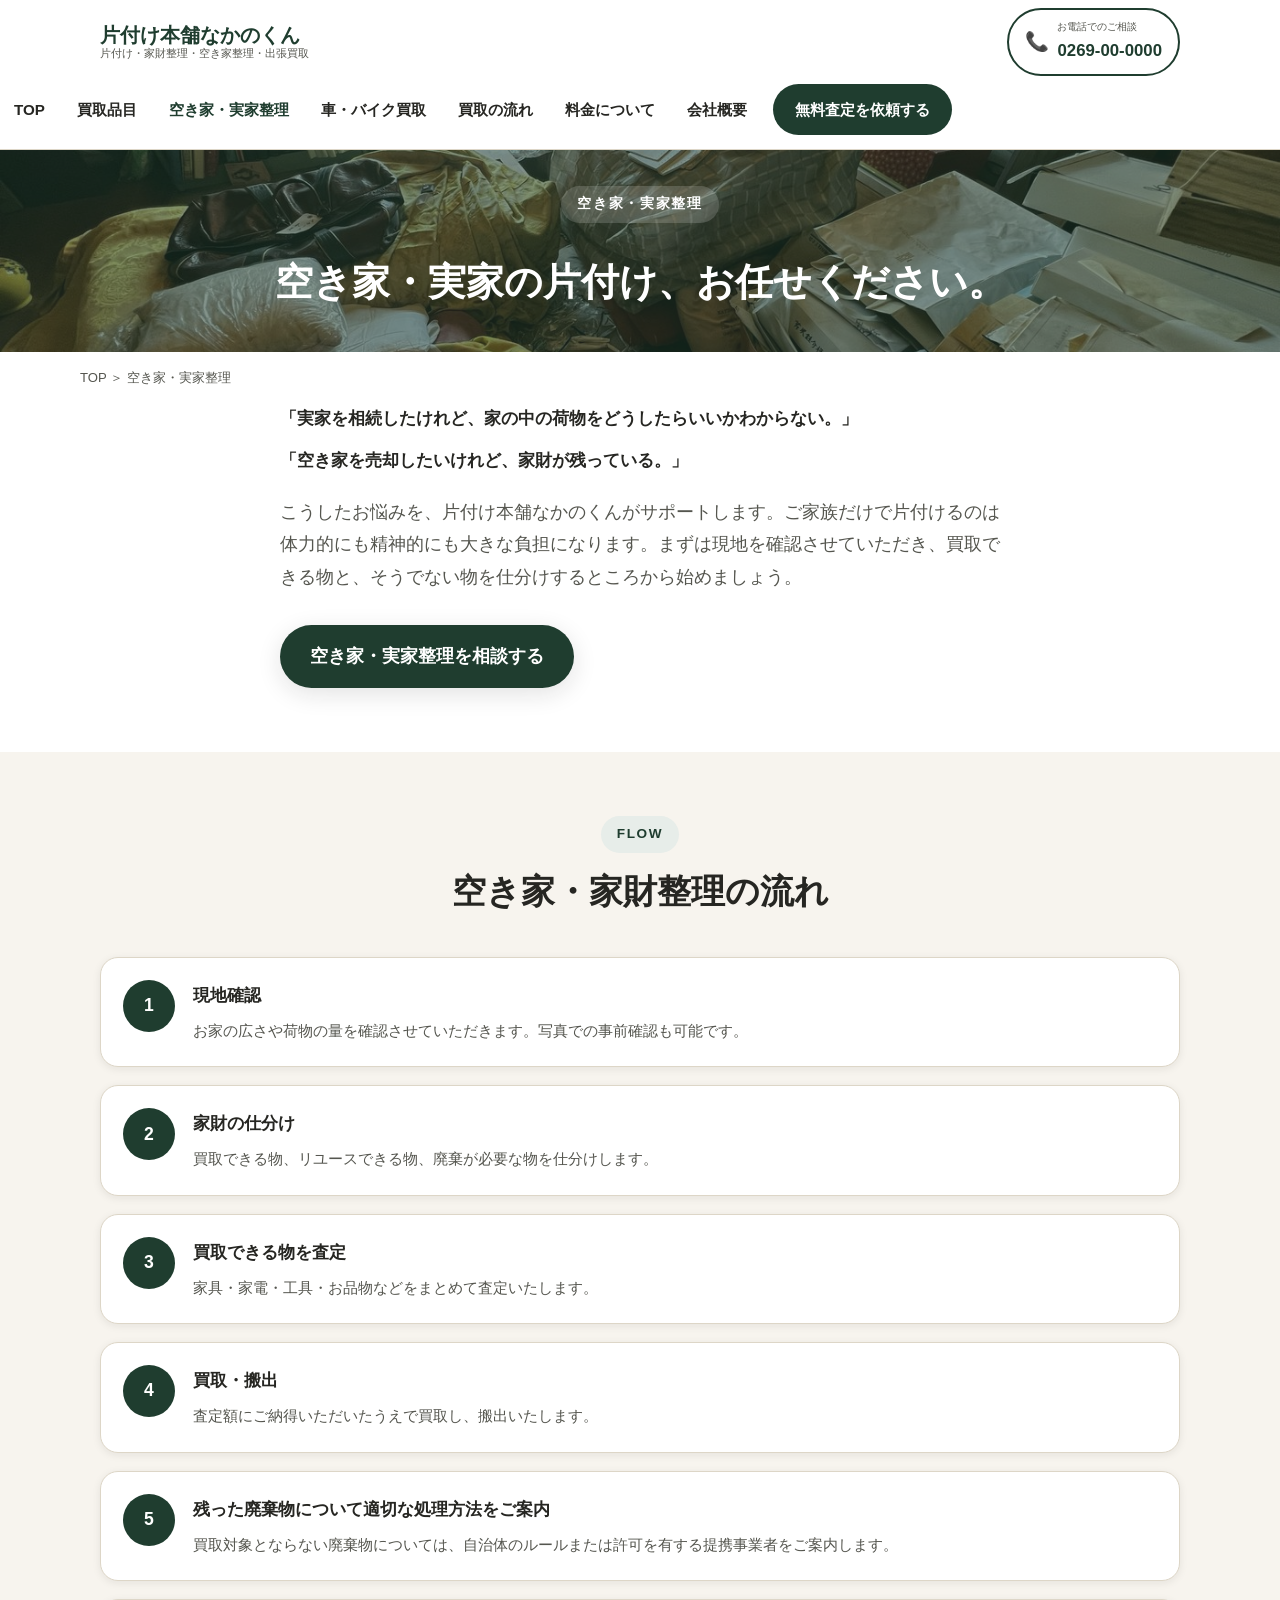
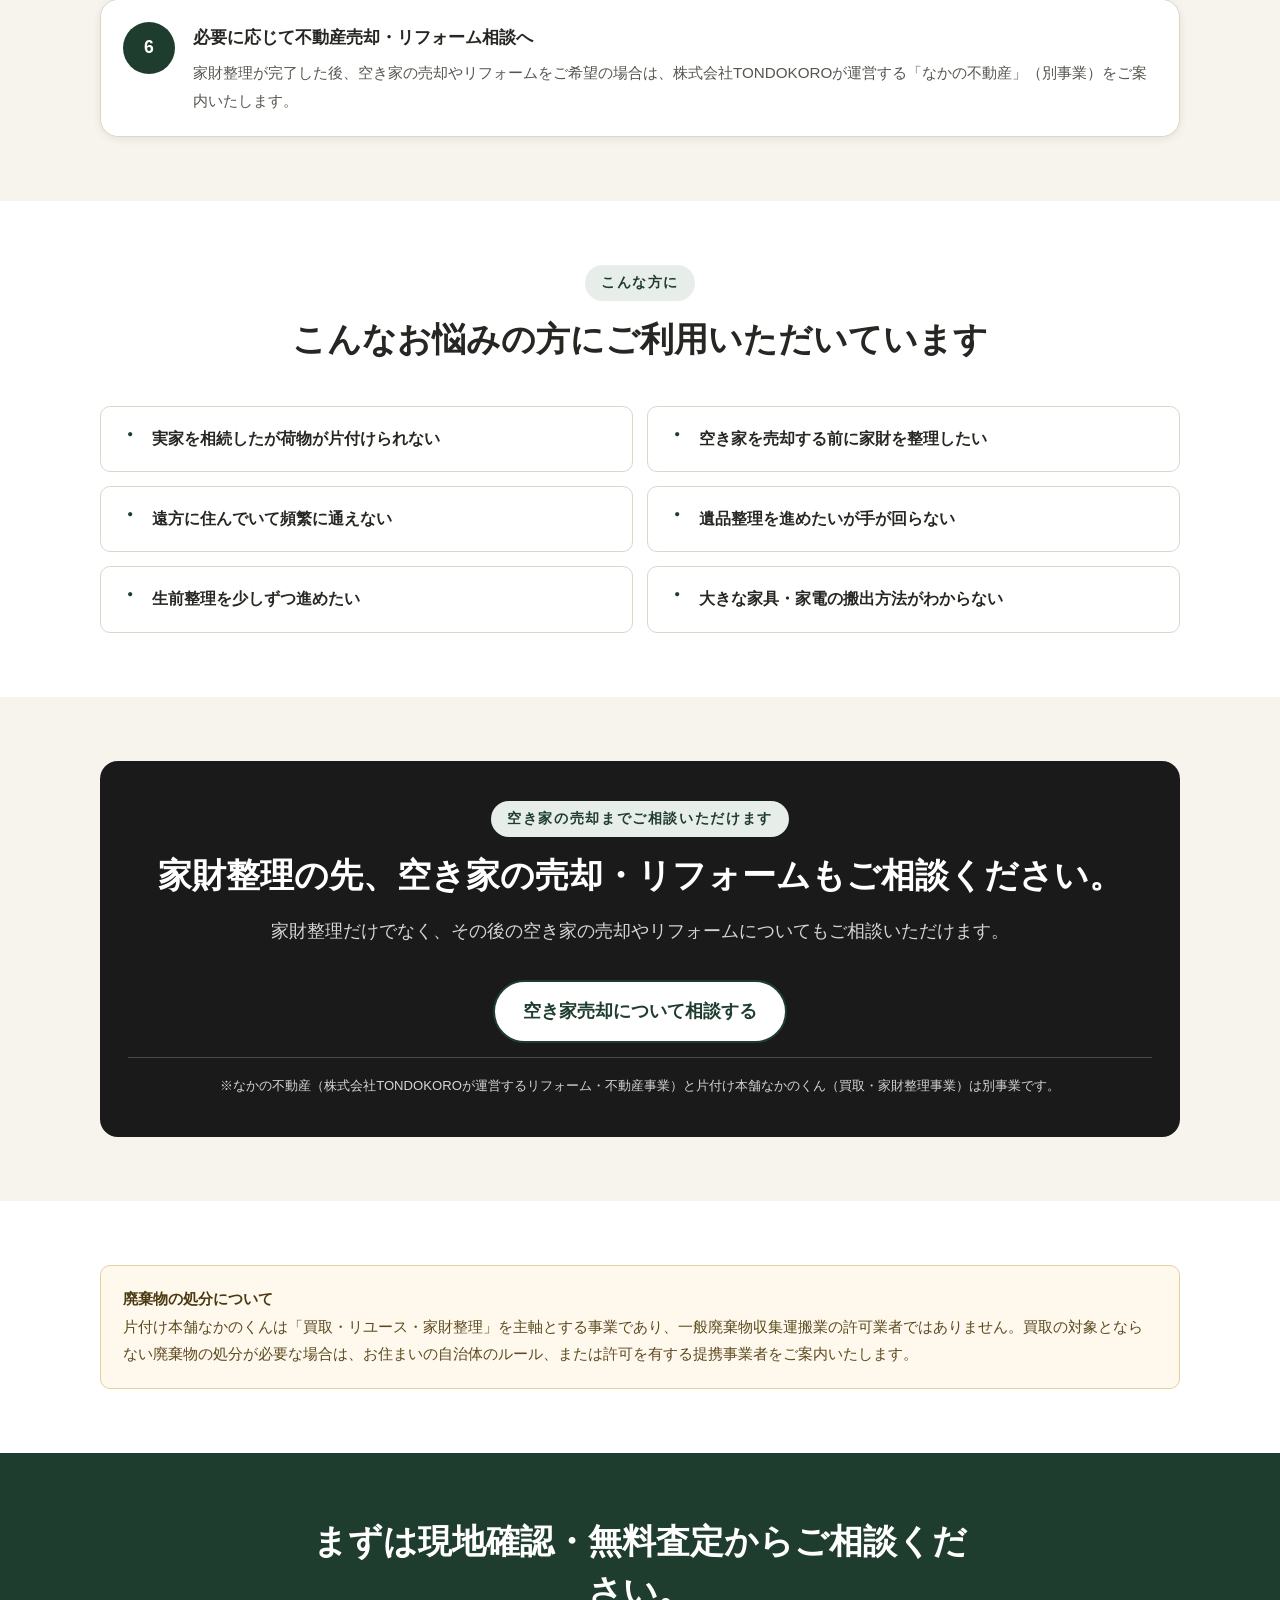
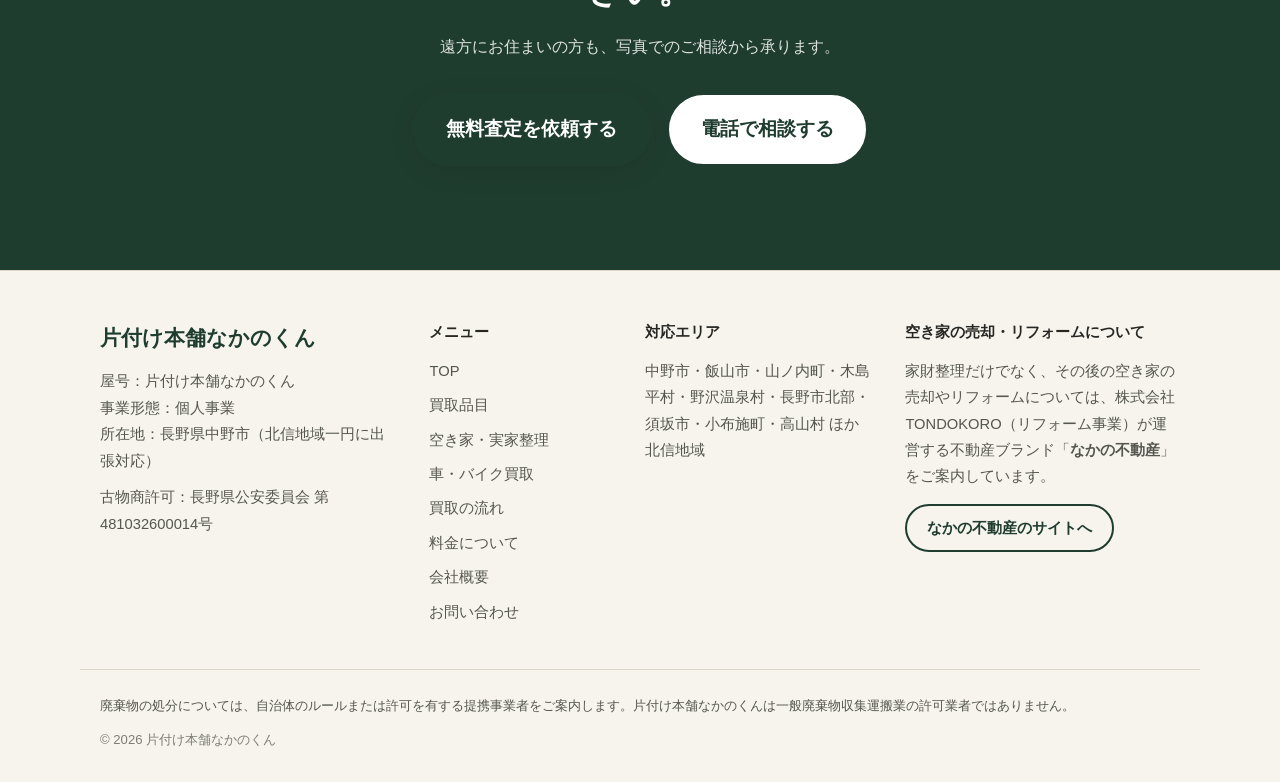
==== akiya.html @ fd68d9de "片付け本舗なかのくん公式サイトを新しいリポジトリに復元 元のリポジトリ（kktondokoro-source/-）がまったく別のプロジェクト （車両メンテナンスのLINE bot）に差し替わっており、" ====
<!DOCTYPE html>
<html lang="ja">
<head>
<meta charset="UTF-8">
<meta name="viewport" content="width=device-width, initial-scale=1.0">
<title>空き家・実家の片付け｜片付け本舗なかのくん（中野市・北信地域の空き家整理）</title>
<meta name="description" content="実家を相続したが荷物の片付けに困っている、空き家を売却したいが家財が残っている——そんなお悩みを片付け本舗なかのくんがサポート。現地確認から仕分け、買取・搬出、そして必要に応じて不動産売却相談まで。中野市・飯山市・山ノ内町など北信地域対応。">
<link rel="canonical" href="https://example.com/akiya.html">
<meta property="og:type" content="website">
<meta property="og:site_name" content="片付け本舗なかのくん">
<meta property="og:title" content="空き家・実家の片付け｜片付け本舗なかのくん">
<meta property="og:description" content="空き家・実家の家財整理を、現地確認から買取・搬出までサポート。中野市・北信地域対応。">
<meta property="og:image" content="https://example.com/images/ogp.jpg">
<meta property="og:url" content="https://example.com/akiya.html">
<meta property="og:locale" content="ja_JP">
<meta name="twitter:card" content="summary_large_image">
<link rel="stylesheet" href="css/style.css">
<script type="application/ld+json">
{
  "@context": "https://schema.org",
  "@type": "BreadcrumbList",
  "itemListElement": [
    {"@type":"ListItem","position":1,"name":"TOP","item":"https://example.com/index.html"},
    {"@type":"ListItem","position":2,"name":"空き家・実家整理","item":"https://example.com/akiya.html"}
  ]
}
</script>
</head>
<body>
<a class="sr-only" href="#main">本文へスキップ</a>

<header class="site-header">
  <div class="header-inner container">
    <a href="index.html" class="logo">
      <span class="logo-main">片付け本舗なかのくん</span>
      <span class="logo-sub">片付け・家財整理・空き家整理・出張買取</span>
    </a>
    <a class="header-tel" href="tel:0269000000">
      <span class="tel-icon" aria-hidden="true">📞</span>
      <span class="tel-text"><span class="tel-label">お電話でのご相談</span><span class="tel-number">0269-00-0000</span></span>
    </a>
    <button class="nav-toggle" aria-label="メニューを開く" aria-expanded="false" aria-controls="siteNav">
      <span></span><span></span><span></span>
    </button>
  </div>
  <nav class="site-nav" id="siteNav">
    <ul>
      <li><a href="index.html">TOP</a></li>
      <li><a href="buyback-items.html">買取品目</a></li>
      <li><a href="akiya.html">空き家・実家整理</a></li>
      <li><a href="vehicle.html">車・バイク買取</a></li>
      <li><a href="flow.html">買取の流れ</a></li>
      <li><a href="price.html">料金について</a></li>
      <li><a href="company.html">会社概要</a></li>
      <li><a href="contact.html" class="nav-cta">無料査定を依頼する</a></li>
    </ul>
  </nav>
</header>

<main id="main">

  <section class="page-hero">
    <img src="images/akiya-hero.jpg" alt="空き家整理前の室内の様子">
    <div class="page-hero-content">
      <span class="eyebrow">空き家・実家整理</span>
      <h1 class="page-hero-title">空き家・実家の片付け、お任せください。</h1>
    </div>
  </section>

  <div class="container breadcrumb">
    <a href="index.html">TOP</a> ＞ 空き家・実家整理
  </div>

  <section class="section" style="padding-top:0;">
    <div class="container" style="max-width:760px;">
      <p style="font-size:1.05rem;font-weight:700;">「実家を相続したけれど、家の中の荷物をどうしたらいいかわからない。」</p>
      <p style="font-size:1.05rem;font-weight:700;margin-top:12px;">「空き家を売却したいけれど、家財が残っている。」</p>
      <p style="margin-top:20px;color:var(--color-text-sub);">こうしたお悩みを、片付け本舗なかのくんがサポートします。ご家族だけで片付けるのは体力的にも精神的にも大きな負担になります。まずは現地を確認させていただき、買取できる物と、そうでない物を仕分けするところから始めましょう。</p>
      <div class="btn-group">
        <a href="contact.html" class="btn btn-primary">空き家・実家整理を相談する</a>
      </div>
    </div>
  </section>

  <!-- 流れ -->
  <section class="section section-alt">
    <div class="container">
      <div class="section-head">
        <span class="eyebrow">FLOW</span>
        <h2 class="section-title">空き家・家財整理の流れ</h2>
      </div>
      <div class="step-list">
        <div class="step-item">
          <div class="step-num">1</div>
          <div>
            <p class="step-title">現地確認</p>
            <p class="step-text">お家の広さや荷物の量を確認させていただきます。写真での事前確認も可能です。</p>
          </div>
        </div>
        <div class="step-item">
          <div class="step-num">2</div>
          <div>
            <p class="step-title">家財の仕分け</p>
            <p class="step-text">買取できる物、リユースできる物、廃棄が必要な物を仕分けします。</p>
          </div>
        </div>
        <div class="step-item">
          <div class="step-num">3</div>
          <div>
            <p class="step-title">買取できる物を査定</p>
            <p class="step-text">家具・家電・工具・お品物などをまとめて査定いたします。</p>
          </div>
        </div>
        <div class="step-item">
          <div class="step-num">4</div>
          <div>
            <p class="step-title">買取・搬出</p>
            <p class="step-text">査定額にご納得いただいたうえで買取し、搬出いたします。</p>
          </div>
        </div>
        <div class="step-item">
          <div class="step-num">5</div>
          <div>
            <p class="step-title">残った廃棄物について適切な処理方法をご案内</p>
            <p class="step-text">買取対象とならない廃棄物については、自治体のルールまたは許可を有する提携事業者をご案内します。</p>
          </div>
        </div>
        <div class="step-item">
          <div class="step-num">6</div>
          <div>
            <p class="step-title">必要に応じて不動産売却・リフォーム相談へ</p>
            <p class="step-text">家財整理が完了した後、空き家の売却やリフォームをご希望の場合は、株式会社TONDOKOROが運営する「なかの不動産」（別事業）をご案内いたします。</p>
          </div>
        </div>
      </div>
    </div>
  </section>

  <!-- 対象となる方 -->
  <section class="section">
    <div class="container">
      <div class="section-head">
        <span class="eyebrow">こんな方に</span>
        <h2 class="section-title">こんなお悩みの方にご利用いただいています</h2>
      </div>
      <ul class="worry-list">
        <li class="worry-item"><span class="mark">・</span>実家を相続したが荷物が片付けられない</li>
        <li class="worry-item"><span class="mark">・</span>空き家を売却する前に家財を整理したい</li>
        <li class="worry-item"><span class="mark">・</span>遠方に住んでいて頻繁に通えない</li>
        <li class="worry-item"><span class="mark">・</span>遺品整理を進めたいが手が回らない</li>
        <li class="worry-item"><span class="mark">・</span>生前整理を少しずつ進めたい</li>
        <li class="worry-item"><span class="mark">・</span>大きな家具・家電の搬出方法がわからない</li>
      </ul>
    </div>
  </section>

  <!-- 不動産連携 -->
  <section class="section section-alt">
    <div class="container">
      <div class="realty-panel">
        <span class="eyebrow">空き家の売却までご相談いただけます</span>
        <h2 class="section-title">家財整理の先、空き家の売却・リフォームもご相談ください。</h2>
        <p>家財整理だけでなく、その後の空き家の売却やリフォームについてもご相談いただけます。</p>
        <div class="btn-group" style="justify-content:center">
          <a href="https://example-tondokoro.co.jp" target="_blank" rel="noopener" class="btn btn-secondary">空き家売却について相談する</a>
        </div>
        <p class="realty-divider">※なかの不動産（株式会社TONDOKOROが運営するリフォーム・不動産事業）と片付け本舗なかのくん（買取・家財整理事業）は別事業です。</p>
      </div>
    </div>
  </section>

  <section class="section">
    <div class="container">
      <div class="notice-box">
        <strong>廃棄物の処分について</strong><br>
        片付け本舗なかのくんは「買取・リユース・家財整理」を主軸とする事業であり、一般廃棄物収集運搬業の許可業者ではありません。買取の対象とならない廃棄物の処分が必要な場合は、お住まいの自治体のルール、または許可を有する提携事業者をご案内いたします。
      </div>
    </div>
  </section>

  <section class="section section-dark">
    <div class="container section-head">
      <h2 class="section-title">まずは現地確認・無料査定からご相談ください。</h2>
      <p class="section-lead">遠方にお住まいの方も、写真でのご相談から承ります。</p>
      <div class="btn-group" style="justify-content:center">
        <a href="contact.html" class="btn btn-primary btn-lg">無料査定を依頼する</a>
        <a href="tel:0269000000" class="btn btn-secondary btn-lg">電話で相談する</a>
      </div>
    </div>
  </section>

</main>

<footer class="site-footer">
  <div class="container footer-grid">
    <div class="footer-about">
      <p class="footer-logo">片付け本舗なかのくん</p>
      <p>屋号：片付け本舗なかのくん<br>
      事業形態：個人事業<br>
      所在地：長野県中野市（北信地域一円に出張対応）</p>
      <p style="margin-top:10px;">古物商許可：長野県公安委員会 第481032600014号</p>
    </div>
    <div class="footer-links">
      <p class="footer-heading">メニュー</p>
      <ul>
        <li><a href="index.html">TOP</a></li>
        <li><a href="buyback-items.html">買取品目</a></li>
        <li><a href="akiya.html">空き家・実家整理</a></li>
        <li><a href="vehicle.html">車・バイク買取</a></li>
        <li><a href="flow.html">買取の流れ</a></li>
        <li><a href="price.html">料金について</a></li>
        <li><a href="company.html">会社概要</a></li>
        <li><a href="contact.html">お問い合わせ</a></li>
      </ul>
    </div>
    <div class="footer-links">
      <p class="footer-heading">対応エリア</p>
      <p>中野市・飯山市・山ノ内町・木島平村・野沢温泉村・長野市北部・須坂市・小布施町・高山村 ほか北信地域</p>
    </div>
    <div class="footer-partner">
      <p class="footer-heading">空き家の売却・リフォームについて</p>
      <p>家財整理だけでなく、その後の空き家の売却やリフォームについては、株式会社TONDOKORO（リフォーム事業）が運営する不動産ブランド「<strong>なかの不動産</strong>」をご案内しています。</p>
      <a href="https://example-tondokoro.co.jp" class="btn btn-outline" target="_blank" rel="noopener">なかの不動産のサイトへ</a>
    </div>
  </div>
  <div class="footer-bottom container">
    <p>廃棄物の処分については、自治体のルールまたは許可を有する提携事業者をご案内します。片付け本舗なかのくんは一般廃棄物収集運搬業の許可業者ではありません。</p>
    <p class="copyright">&copy; 2026 片付け本舗なかのくん</p>
  </div>
</footer>

<div class="fixed-cta">
  <a href="tel:0269000000" class="fixed-cta-btn fixed-cta-tel"><span aria-hidden="true">📞</span>電話で相談</a>
  <a href="contact.html" class="fixed-cta-btn fixed-cta-form"><span aria-hidden="true">📝</span>無料査定を依頼</a>
</div>

<script src="js/main.js"></script>
</body>
</html>
---- css/style.css ----
/* ============================================================
   片付け本舗なかのくん公式サイト共通スタイルシート
   ============================================================ */

:root {
  --color-black: #1a1a1a;
  --color-white: #ffffff;
  --color-beige: #ede6d9;
  --color-beige-light: #f7f4ee;
  --color-green: #1f3d2f;
  --color-green-light: #2c4a3b;
  --color-green-pale: #e7ede9;
  --color-text: #262622;
  --color-text-sub: #55564f;
  --color-border: #ddd6c7;
  --color-danger: #8a2f2f;

  --font-base: "Hiragino Sans", "Hiragino Kaku Gothic ProN", "Yu Gothic",
    "Noto Sans JP", "Meiryo", sans-serif;

  --radius: 10px;
  --radius-lg: 18px;
  --shadow-sm: 0 2px 8px rgba(26, 26, 26, 0.08);
  --shadow-md: 0 6px 24px rgba(26, 26, 26, 0.12);
  --container-w: 1120px;
  --header-h: 64px;
  --fixed-cta-h: 64px;
}

/* ---------- Reset ---------- */
*,
*::before,
*::after {
  box-sizing: border-box;
}

html {
  -webkit-text-size-adjust: 100%;
  scroll-behavior: smooth;
  scroll-padding-top: calc(var(--header-h) + 12px);
}

body {
  margin: 0;
  font-family: var(--font-base);
  color: var(--color-text);
  background: var(--color-white);
  line-height: 1.8;
  font-size: 17px;
  -webkit-font-smoothing: antialiased;
  padding-bottom: var(--fixed-cta-h);
}

img {
  max-width: 100%;
  display: block;
  height: auto;
}

a {
  color: inherit;
  text-decoration: none;
}

ul,
ol {
  margin: 0;
  padding: 0;
  list-style: none;
}

h1,
h2,
h3,
h4,
p {
  margin: 0;
}

button {
  font-family: inherit;
  cursor: pointer;
}

.container {
  max-width: var(--container-w);
  margin: 0 auto;
  padding: 0 20px;
}

.sr-only {
  position: absolute;
  width: 1px;
  height: 1px;
  overflow: hidden;
  clip: rect(0 0 0 0);
  white-space: nowrap;
}

/* ---------- Buttons ---------- */
.btn {
  display: inline-flex;
  align-items: center;
  justify-content: center;
  gap: 8px;
  padding: 18px 28px;
  font-size: 1.1rem;
  font-weight: 700;
  border-radius: 999px;
  border: 2px solid transparent;
  transition: transform 0.15s ease, box-shadow 0.15s ease, opacity 0.15s ease;
  line-height: 1.3;
  min-height: 56px;
}

.btn-primary {
  background: var(--color-green);
  color: var(--color-white);
  box-shadow: var(--shadow-md);
}

.btn-primary:hover,
.btn-primary:focus-visible {
  transform: translateY(-2px);
  box-shadow: 0 10px 28px rgba(31, 61, 47, 0.35);
}

.btn-secondary {
  background: var(--color-white);
  color: var(--color-green);
  border-color: var(--color-green);
}

.btn-outline {
  background: transparent;
  color: var(--color-green);
  border-color: var(--color-green);
}

.btn-tel {
  background: var(--color-black);
  color: var(--color-white);
}

.btn-block {
  width: 100%;
}

.btn-lg {
  padding: 22px 32px;
  font-size: 1.2rem;
  min-height: 64px;
}

.btn-group {
  display: flex;
  flex-wrap: wrap;
  gap: 16px;
  margin-top: 32px;
}

/* ---------- Section basics ---------- */
.section {
  padding: 64px 0;
}

.section-alt {
  background: var(--color-beige-light);
}

.section-dark {
  background: var(--color-green);
  color: var(--color-white);
}

.section-head {
  text-align: center;
  max-width: 720px;
  margin: 0 auto 40px;
}

.eyebrow {
  display: inline-block;
  font-size: 0.85rem;
  font-weight: 700;
  letter-spacing: 0.12em;
  color: var(--color-green);
  background: var(--color-green-pale);
  padding: 6px 16px;
  border-radius: 999px;
  margin-bottom: 14px;
}

.section-dark .eyebrow {
  background: rgba(255, 255, 255, 0.12);
  color: var(--color-white);
}

.section-title {
  font-size: clamp(1.5rem, 4vw, 2.1rem);
  font-weight: 800;
  line-height: 1.5;
}

.section-lead {
  margin-top: 14px;
  color: var(--color-text-sub);
  font-size: 1.02rem;
}

.section-dark .section-lead {
  color: rgba(255, 255, 255, 0.85);
}

/* ============================================================
   Header
   ============================================================ */
.site-header {
  position: sticky;
  top: 0;
  z-index: 200;
  background: var(--color-white);
  border-bottom: 1px solid var(--color-border);
}

.header-inner {
  display: flex;
  align-items: center;
  justify-content: space-between;
  gap: 12px;
  height: var(--header-h);
}

.logo {
  display: flex;
  flex-direction: column;
  line-height: 1.2;
  flex: 1;
  min-width: 0;
}

.logo-main {
  font-size: 1.25rem;
  font-weight: 800;
  color: var(--color-green);
  white-space: nowrap;
}

.logo-sub {
  font-size: 0.68rem;
  color: var(--color-text-sub);
  white-space: nowrap;
  overflow: hidden;
  text-overflow: ellipsis;
}

.header-tel {
  display: none;
  align-items: center;
  gap: 8px;
  border: 2px solid var(--color-green);
  border-radius: 999px;
  padding: 8px 16px;
  white-space: nowrap;
}

.header-tel .tel-icon {
  font-size: 1.2rem;
}

.header-tel .tel-label {
  display: block;
  font-size: 0.65rem;
  color: var(--color-text-sub);
}

.header-tel .tel-number {
  display: block;
  font-size: 1.05rem;
  font-weight: 800;
  color: var(--color-green);
}

.nav-toggle {
  background: none;
  border: none;
  width: 44px;
  height: 44px;
  flex-shrink: 0;
  display: flex;
  flex-direction: column;
  align-items: center;
  justify-content: center;
  gap: 5px;
}

.nav-toggle span {
  display: block;
  width: 26px;
  height: 2px;
  background: var(--color-black);
  transition: transform 0.2s ease, opacity 0.2s ease;
}

.nav-toggle[aria-expanded="true"] span:nth-child(1) {
  transform: translateY(7px) rotate(45deg);
}

.nav-toggle[aria-expanded="true"] span:nth-child(2) {
  opacity: 0;
}

.nav-toggle[aria-expanded="true"] span:nth-child(3) {
  transform: translateY(-7px) rotate(-45deg);
}

.site-nav {
  max-height: 0;
  overflow: hidden;
  background: var(--color-white);
  border-top: 1px solid transparent;
  transition: max-height 0.25s ease;
}

.site-nav.is-open {
  max-height: 640px;
  border-top-color: var(--color-border);
}

.site-nav ul {
  padding: 8px 20px 20px;
}

.site-nav li + li {
  border-top: 1px solid var(--color-border);
}

.site-nav a {
  display: block;
  padding: 15px 4px;
  font-weight: 600;
  font-size: 1.02rem;
}

.site-nav a.is-current {
  color: var(--color-green);
}

.site-nav .nav-cta {
  margin-top: 14px;
  background: var(--color-green);
  color: var(--color-white);
  text-align: center;
  border-radius: 999px;
  padding: 16px;
  font-weight: 700;
}

.site-nav .nav-cta:hover {
  opacity: 0.9;
}

/* ============================================================
   Hero
   ============================================================ */
.hero {
  position: relative;
  color: var(--color-white);
  background: var(--color-green);
  overflow: hidden;
  min-height: 420px;
}

.hero-media {
  position: absolute;
  inset: 0;
  z-index: 0;
}

.hero-media img {
  width: 100%;
  height: 100%;
  object-fit: cover;
  opacity: 0.55;
}

.hero-media::after {
  content: "";
  position: absolute;
  inset: 0;
  background: linear-gradient(
    180deg,
    rgba(20, 38, 30, 0.35) 0%,
    rgba(20, 38, 30, 0.85) 100%
  );
}

.hero-content {
  position: relative;
  z-index: 1;
  padding: 56px 0;
}

.hero-copy {
  max-width: 680px;
}

.hero-badge {
  display: inline-block;
  background: rgba(255, 255, 255, 0.14);
  border: 1px solid rgba(255, 255, 255, 0.4);
  padding: 6px 16px;
  border-radius: 999px;
  font-size: 0.82rem;
  font-weight: 700;
  letter-spacing: 0.04em;
  margin-bottom: 18px;
}

.hero-title {
  font-size: clamp(1.9rem, 6vw, 3.2rem);
  font-weight: 900;
  line-height: 1.4;
  text-shadow: 0 2px 12px rgba(0, 0, 0, 0.3);
}

.hero-title small {
  display: block;
  font-size: 0.45em;
  font-weight: 700;
  margin-top: 10px;
  color: var(--color-beige);
}

.hero-sub {
  margin-top: 18px;
  font-size: 1.05rem;
  color: rgba(255, 255, 255, 0.92);
  max-width: 520px;
}

.hero-actions {
  margin-top: 32px;
  display: flex;
  flex-wrap: wrap;
  gap: 14px;
}

.hero-note {
  margin-top: 22px;
  font-size: 0.88rem;
  color: rgba(255, 255, 255, 0.75);
}

/* ============================================================
   Cards / grids
   ============================================================ */
.grid {
  display: grid;
  gap: 20px;
}

.grid-2 {
  grid-template-columns: repeat(2, 1fr);
}

.grid-3 {
  grid-template-columns: repeat(3, 1fr);
}

.grid-4 {
  grid-template-columns: repeat(4, 1fr);
}

.worry-list {
  display: grid;
  gap: 14px;
  grid-template-columns: repeat(2, 1fr);
}

.worry-item {
  display: flex;
  align-items: flex-start;
  gap: 12px;
  background: var(--color-white);
  border: 1px solid var(--color-border);
  border-radius: var(--radius);
  padding: 18px;
  font-weight: 700;
  font-size: 0.98rem;
}

.worry-item .mark {
  color: var(--color-green);
  font-size: 1.3rem;
  line-height: 1;
  flex-shrink: 0;
}

.reason-grid {
  display: grid;
  gap: 20px;
  grid-template-columns: repeat(2, 1fr);
}

.reason-card {
  background: var(--color-white);
  border: 1px solid var(--color-border);
  border-radius: var(--radius-lg);
  padding: 28px 24px;
  box-shadow: var(--shadow-sm);
}

.reason-num {
  font-size: 0.85rem;
  font-weight: 800;
  color: var(--color-green);
  letter-spacing: 0.08em;
}

.reason-title {
  margin-top: 8px;
  font-size: 1.15rem;
  font-weight: 800;
}

.reason-text {
  margin-top: 10px;
  color: var(--color-text-sub);
  font-size: 0.95rem;
}

/* Category cards */
.cat-grid {
  display: grid;
  gap: 18px;
  grid-template-columns: repeat(2, 1fr);
}

.cat-card {
  position: relative;
  border-radius: var(--radius-lg);
  overflow: hidden;
  background: var(--color-beige-light);
  border: 1px solid var(--color-border);
  box-shadow: var(--shadow-sm);
  display: flex;
  flex-direction: column;
  align-items: center;
  justify-content: center;
  gap: 14px;
  padding: 28px 12px;
  text-align: center;
  transition: transform 0.2s ease, box-shadow 0.2s ease;
}

.cat-card:hover {
  transform: translateY(-3px);
  box-shadow: var(--shadow-md);
}

.cat-card:nth-child(even) {
  background: var(--color-green);
}

.cat-card:nth-child(even) .cat-card-icon {
  color: var(--color-white);
  background: rgba(255, 255, 255, 0.14);
}

.cat-card:nth-child(even) .cat-card-label {
  color: var(--color-white);
}

.cat-card-icon {
  width: 64px;
  height: 64px;
  display: flex;
  align-items: center;
  justify-content: center;
  border-radius: 50%;
  background: var(--color-green-pale);
  color: var(--color-green);
  flex-shrink: 0;
}

.cat-card-icon svg {
  width: 34px;
  height: 34px;
  stroke: currentColor;
  fill: none;
  stroke-width: 3;
  stroke-linecap: round;
  stroke-linejoin: round;
}

.cat-card-label {
  font-weight: 800;
  font-size: 1.02rem;
  color: var(--color-text);
}

/* Items detail block */
.item-block {
  border-top: 1px solid var(--color-border);
  padding: 36px 0;
}

.item-block:first-of-type {
  border-top: none;
}

.item-block-head {
  display: flex;
  align-items: center;
  gap: 14px;
  margin-bottom: 18px;
}

.item-block-icon {
  width: 64px;
  height: 64px;
  display: flex;
  align-items: center;
  justify-content: center;
  border-radius: 50%;
  background: var(--color-green-pale);
  color: var(--color-green);
  flex-shrink: 0;
}

.item-block-icon svg {
  width: 34px;
  height: 34px;
  stroke: currentColor;
  fill: none;
  stroke-width: 3;
  stroke-linecap: round;
  stroke-linejoin: round;
}

.item-block-title {
  font-size: 1.25rem;
  font-weight: 800;
}

.tag-list {
  display: flex;
  flex-wrap: wrap;
  gap: 10px;
}

.tag {
  background: var(--color-beige);
  color: var(--color-text);
  padding: 8px 16px;
  border-radius: 999px;
  font-size: 0.92rem;
  font-weight: 600;
}

.note-box {
  margin-top: 40px;
  background: var(--color-beige-light);
  border: 1px solid var(--color-border);
  border-radius: var(--radius);
  padding: 20px;
  font-size: 0.92rem;
  color: var(--color-text-sub);
}

.notice-box {
  background: #fff8ec;
  border: 1px solid #e5cf9c;
  border-radius: var(--radius);
  padding: 20px 22px;
  font-size: 0.92rem;
  color: #5c4a1f;
  line-height: 1.85;
}

.notice-box strong {
  color: #4a3a12;
}

/* ---------- Steps ---------- */
.step-list {
  display: grid;
  gap: 18px;
}

.step-item {
  display: flex;
  gap: 18px;
  background: var(--color-white);
  border: 1px solid var(--color-border);
  border-radius: var(--radius-lg);
  padding: 22px;
  box-shadow: var(--shadow-sm);
}

.step-num {
  flex-shrink: 0;
  width: 52px;
  height: 52px;
  border-radius: 50%;
  background: var(--color-green);
  color: var(--color-white);
  display: flex;
  align-items: center;
  justify-content: center;
  font-weight: 800;
  font-size: 1.1rem;
}

.step-title {
  font-size: 1.08rem;
  font-weight: 800;
}

.step-text {
  margin-top: 6px;
  color: var(--color-text-sub);
  font-size: 0.95rem;
}

.step-list.step-list-numbered {
  counter-reset: step;
}

/* ---------- Area section ---------- */
.area-tags {
  display: flex;
  flex-wrap: wrap;
  gap: 10px;
  justify-content: center;
  margin-top: 24px;
}

.area-tag {
  background: var(--color-white);
  border: 2px solid var(--color-green);
  color: var(--color-green);
  font-weight: 700;
  padding: 10px 18px;
  border-radius: 999px;
  font-size: 0.95rem;
}

/* ---------- Realty cross-sell ---------- */
.realty-panel {
  background: var(--color-black);
  color: var(--color-white);
  border-radius: var(--radius-lg);
  padding: 40px 28px;
  text-align: center;
}

.realty-panel .section-title {
  color: var(--color-white);
}

.realty-panel p {
  margin-top: 14px;
  color: rgba(255, 255, 255, 0.82);
}

.realty-divider {
  margin-top: 20px;
  font-size: 0.82rem;
  color: rgba(255, 255, 255, 0.6);
  border-top: 1px solid rgba(255, 255, 255, 0.2);
  padding-top: 16px;
}

/* ---------- Testimonials / trust ---------- */
.trust-grid {
  display: grid;
  gap: 16px;
  grid-template-columns: repeat(2, 1fr);
}

.trust-item {
  background: var(--color-white);
  border-radius: var(--radius);
  padding: 20px;
  border: 1px solid var(--color-border);
  text-align: center;
}

.trust-item .num {
  font-size: 1.6rem;
  font-weight: 900;
  color: var(--color-green);
}

.trust-item .label {
  margin-top: 6px;
  font-size: 0.85rem;
  color: var(--color-text-sub);
}

/* ============================================================
   Forms
   ============================================================ */
.form-card {
  background: var(--color-white);
  border: 1px solid var(--color-border);
  border-radius: var(--radius-lg);
  padding: 28px 22px;
  box-shadow: var(--shadow-sm);
}

.form-row {
  margin-bottom: 22px;
}

.form-row label {
  display: block;
  font-weight: 700;
  margin-bottom: 8px;
  font-size: 0.98rem;
}

.required-badge {
  display: inline-block;
  background: var(--color-danger);
  color: var(--color-white);
  font-size: 0.68rem;
  font-weight: 700;
  padding: 2px 8px;
  border-radius: 4px;
  margin-left: 8px;
  vertical-align: middle;
}

.optional-badge {
  display: inline-block;
  background: var(--color-beige);
  color: var(--color-text-sub);
  font-size: 0.68rem;
  font-weight: 700;
  padding: 2px 8px;
  border-radius: 4px;
  margin-left: 8px;
  vertical-align: middle;
}

.form-row input[type="text"],
.form-row input[type="tel"],
.form-row input[type="email"],
.form-row input[type="date"],
.form-row input[type="time"],
.form-row select,
.form-row textarea {
  width: 100%;
  padding: 15px 14px;
  font-size: 1rem;
  border: 1.5px solid var(--color-border);
  border-radius: 8px;
  background: var(--color-white);
  font-family: inherit;
}

.form-row input:focus,
.form-row select:focus,
.form-row textarea:focus {
  outline: 3px solid var(--color-green-pale);
  border-color: var(--color-green);
}

.form-row textarea {
  resize: vertical;
  min-height: 120px;
}

.form-hint {
  margin-top: 6px;
  font-size: 0.82rem;
  color: var(--color-text-sub);
}

.checkbox-grid {
  display: grid;
  grid-template-columns: repeat(2, 1fr);
  gap: 10px;
}

.checkbox-item {
  display: flex;
  align-items: center;
  gap: 10px;
  background: var(--color-beige-light);
  border: 1px solid var(--color-border);
  border-radius: 8px;
  padding: 12px 14px;
  font-size: 0.92rem;
  font-weight: 600;
}

.checkbox-item input {
  width: 20px;
  height: 20px;
  flex-shrink: 0;
}

.upload-box {
  border: 2px dashed var(--color-border);
  border-radius: var(--radius);
  padding: 28px 16px;
  text-align: center;
  background: var(--color-beige-light);
}

.upload-box input[type="file"] {
  margin: 14px auto 0;
  display: block;
  max-width: 260px;
}

.upload-preview {
  display: flex;
  flex-wrap: wrap;
  gap: 10px;
  margin-top: 16px;
  justify-content: center;
}

.upload-preview img {
  width: 84px;
  height: 84px;
  object-fit: cover;
  border-radius: 8px;
  border: 1px solid var(--color-border);
}

.radio-pill-group {
  display: flex;
  flex-wrap: wrap;
  gap: 10px;
}

.radio-pill {
  border: 1.5px solid var(--color-border);
  border-radius: 999px;
  padding: 10px 18px;
  font-size: 0.92rem;
  font-weight: 600;
  cursor: pointer;
}

.radio-pill input {
  margin-right: 6px;
}

.form-submit-note {
  font-size: 0.85rem;
  color: var(--color-text-sub);
  margin-top: 14px;
}

.contact-methods {
  display: grid;
  gap: 14px;
  grid-template-columns: repeat(2, 1fr);
  margin: 28px 0 8px;
}

.contact-method {
  display: flex;
  flex-direction: column;
  align-items: center;
  gap: 10px;
  background: var(--color-white);
  border: 1.5px solid var(--color-border);
  border-radius: var(--radius);
  padding: 20px 12px;
  text-align: center;
  font-weight: 700;
}

.contact-method .icon {
  font-size: 1.8rem;
}

.contact-method .num {
  font-size: 1.1rem;
  color: var(--color-green);
}

.contact-method .desc {
  font-weight: 400;
  font-size: 0.8rem;
  color: var(--color-text-sub);
}

/* ============================================================
   Fixed bottom CTA (mobile)
   ============================================================ */
.fixed-cta {
  position: fixed;
  left: 0;
  right: 0;
  bottom: 0;
  z-index: 300;
  display: flex;
  height: var(--fixed-cta-h);
  box-shadow: 0 -4px 16px rgba(0, 0, 0, 0.15);
}

.fixed-cta-btn {
  flex: 1;
  display: flex;
  align-items: center;
  justify-content: center;
  gap: 8px;
  font-weight: 800;
  font-size: 1rem;
}

.fixed-cta-tel {
  background: var(--color-black);
  color: var(--color-white);
}

.fixed-cta-form {
  background: var(--color-green);
  color: var(--color-white);
}

/* ============================================================
   Footer
   ============================================================ */
.site-footer {
  background: var(--color-beige-light);
  border-top: 1px solid var(--color-border);
  padding: 48px 0 20px;
  font-size: 0.92rem;
  color: var(--color-text-sub);
}

.footer-grid {
  display: grid;
  gap: 32px;
  grid-template-columns: 1fr;
}

.footer-logo {
  font-size: 1.3rem;
  font-weight: 900;
  color: var(--color-green);
  margin-bottom: 12px;
}

.footer-heading {
  font-weight: 800;
  color: var(--color-text);
  margin-bottom: 12px;
}

.footer-links ul li {
  margin-bottom: 8px;
}

.footer-links a:hover {
  text-decoration: underline;
}

.license-pending {
  display: inline-block;
  background: var(--color-beige);
  padding: 2px 10px;
  border-radius: 6px;
  font-size: 0.85rem;
}

.footer-partner .btn {
  margin-top: 14px;
  padding: 12px 20px;
  min-height: auto;
  font-size: 0.95rem;
}

.footer-bottom {
  margin-top: 36px;
  padding-top: 24px;
  border-top: 1px solid var(--color-border);
}

.footer-bottom p {
  margin-bottom: 10px;
  font-size: 0.82rem;
}

.copyright {
  font-size: 0.78rem;
  opacity: 0.75;
}

/* ============================================================
   Page header (sub pages)
   ============================================================ */
.page-hero {
  position: relative;
  color: var(--color-white);
  background: var(--color-green);
  overflow: hidden;
  min-height: 180px;
}

.page-hero img {
  position: absolute;
  inset: 0;
  width: 100%;
  height: 100%;
  object-fit: cover;
  opacity: 0.45;
  z-index: 0;
}

.page-hero-content {
  position: relative;
  z-index: 1;
  display: flex;
  flex-direction: column;
  align-items: center;
  justify-content: center;
  text-align: center;
  padding: 36px 20px;
}

.page-hero-content .eyebrow {
  background: rgba(255, 255, 255, 0.16);
  color: var(--color-white);
}

.page-hero-title {
  font-size: clamp(1.5rem, 5vw, 2.4rem);
  font-weight: 900;
  margin-top: 10px;
}

.breadcrumb {
  font-size: 0.82rem;
  padding: 14px 0;
  color: var(--color-text-sub);
}

.breadcrumb a:hover {
  text-decoration: underline;
}

/* Flow page STEP visual number */
.flow-step {
  position: relative;
  padding-left: 78px;
}

.flow-step .step-num {
  position: absolute;
  left: 0;
  top: 0;
}

/* Price table */
.price-highlight {
  text-align: center;
  background: var(--color-green);
  color: var(--color-white);
  border-radius: var(--radius-lg);
  padding: 40px 24px;
}

.price-highlight .big {
  font-size: clamp(2.2rem, 8vw, 3.4rem);
  font-weight: 900;
  margin-top: 10px;
}

.price-table {
  width: 100%;
  border-collapse: collapse;
  margin-top: 20px;
  font-size: 0.95rem;
}

.price-table th,
.price-table td {
  border: 1px solid var(--color-border);
  padding: 14px 12px;
  text-align: left;
}

.price-table th {
  background: var(--color-beige-light);
  font-weight: 700;
  width: 40%;
}

.table-scroll {
  overflow-x: auto;
}

/* Company info table */
.info-table {
  width: 100%;
  border-collapse: collapse;
}

.info-table th,
.info-table td {
  padding: 16px 14px;
  border-bottom: 1px solid var(--color-border);
  text-align: left;
  vertical-align: top;
}

.info-table th {
  width: 34%;
  color: var(--color-text-sub);
  font-weight: 700;
  font-size: 0.92rem;
}

/* Prohibited list */
.compliance-grid {
  display: grid;
  gap: 16px;
  grid-template-columns: 1fr;
}

.compliance-card {
  border-radius: var(--radius);
  padding: 20px;
}

.compliance-card.no {
  background: #fdeeee;
  border: 1px solid #e6b9b9;
}

.compliance-card.yes {
  background: var(--color-green-pale);
  border: 1px solid #b9d3c3;
}

.compliance-card h3 {
  font-size: 0.95rem;
  font-weight: 800;
  margin-bottom: 10px;
}

.compliance-card.no h3 {
  color: var(--color-danger);
}

.compliance-card.yes h3 {
  color: var(--color-green);
}

.compliance-card li {
  font-size: 0.9rem;
  margin-bottom: 6px;
  padding-left: 1.4em;
  position: relative;
}

.compliance-card.no li::before {
  content: "×";
  position: absolute;
  left: 0;
  color: var(--color-danger);
  font-weight: 800;
}

.compliance-card.yes li::before {
  content: "○";
  position: absolute;
  left: 0;
  color: var(--color-green);
  font-weight: 800;
}

/* ============================================================
   Desktop breakpoint
   ============================================================ */
@media (min-width: 900px) {
  :root {
    --header-h: 84px;
  }

  body {
    font-size: 18px;
    padding-bottom: 0;
  }

  .hero {
    min-height: 560px;
  }

  .hero-content {
    padding: 88px 0;
  }

  .fixed-cta {
    display: none;
  }

  .header-tel {
    display: flex;
  }

  .nav-toggle {
    display: none;
  }

  .site-nav {
    max-height: none;
    overflow: visible;
    border-top: none;
  }

  .site-nav ul {
    display: flex;
    align-items: center;
    gap: 4px;
    padding: 0 0 14px;
  }

  .site-nav li + li {
    border-top: none;
  }

  .site-nav a {
    padding: 8px 14px;
    font-size: 0.95rem;
    border-radius: 999px;
  }

  .site-nav a:hover {
    background: var(--color-beige-light);
  }

  .site-nav .nav-cta {
    margin-top: 0;
    margin-left: 8px;
    padding: 12px 22px;
  }

  .worry-list {
    grid-template-columns: repeat(4, 1fr);
  }

  .reason-grid {
    grid-template-columns: repeat(4, 1fr);
  }

  .cat-grid {
    grid-template-columns: repeat(3, 1fr);
  }

  .cat-card {
    padding: 40px 16px;
  }

  .cat-card-icon {
    width: 80px;
    height: 80px;
  }

  .cat-card-icon svg {
    width: 42px;
    height: 42px;
  }

  .step-list {
    grid-template-columns: repeat(1, 1fr);
  }

  .trust-grid {
    grid-template-columns: repeat(4, 1fr);
  }

  .footer-grid {
    grid-template-columns: 1.3fr 0.8fr 1fr 1.2fr;
  }

  .contact-methods {
    grid-template-columns: repeat(3, 1fr);
  }

  .item-grid-desktop {
    display: grid;
    grid-template-columns: 1fr 1fr;
    gap: 40px;
  }

  .checkbox-grid {
    grid-template-columns: repeat(3, 1fr);
  }
}

@media (min-width: 640px) {
  .worry-list {
    grid-template-columns: repeat(2, 1fr);
  }

  .compliance-grid {
    grid-template-columns: repeat(2, 1fr);
  }
}

@media (max-width: 480px) {
  .reason-grid,
  .cat-grid,
  .trust-grid {
    grid-template-columns: 1fr 1fr;
  }
}
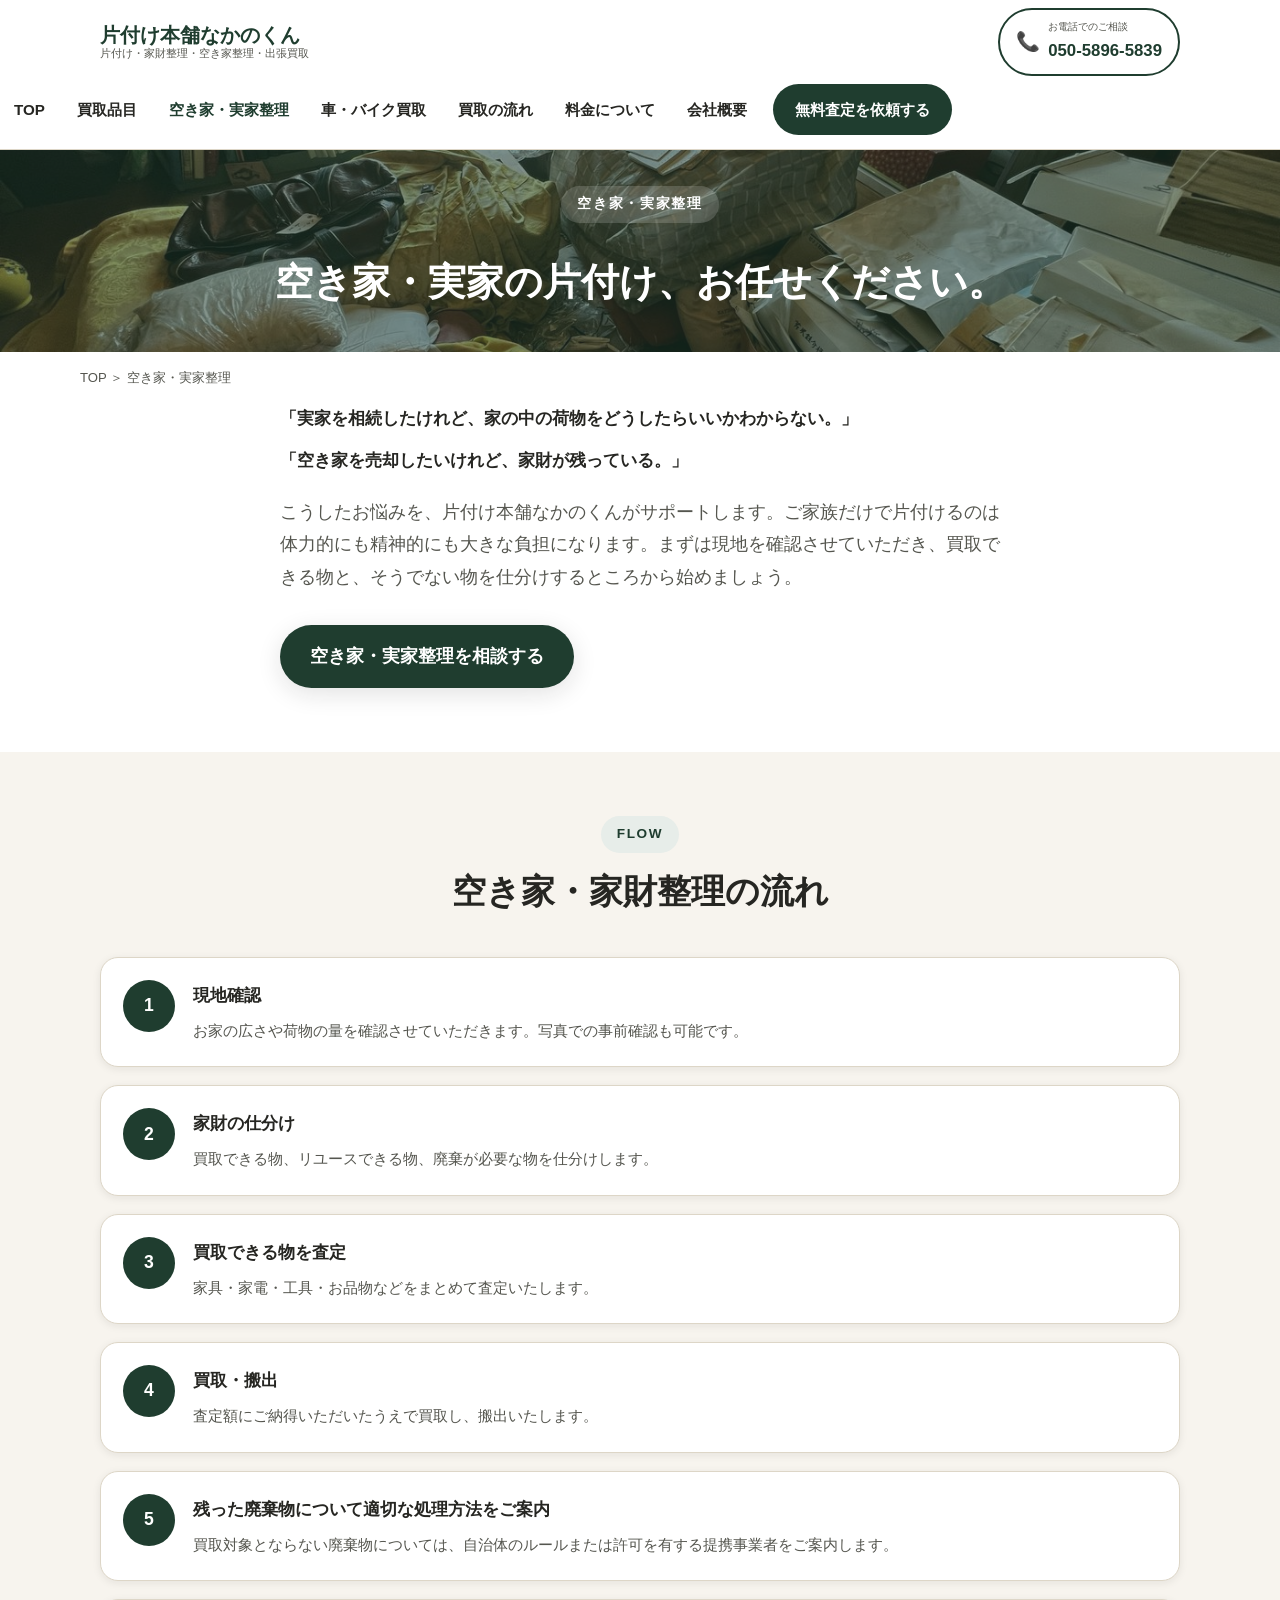
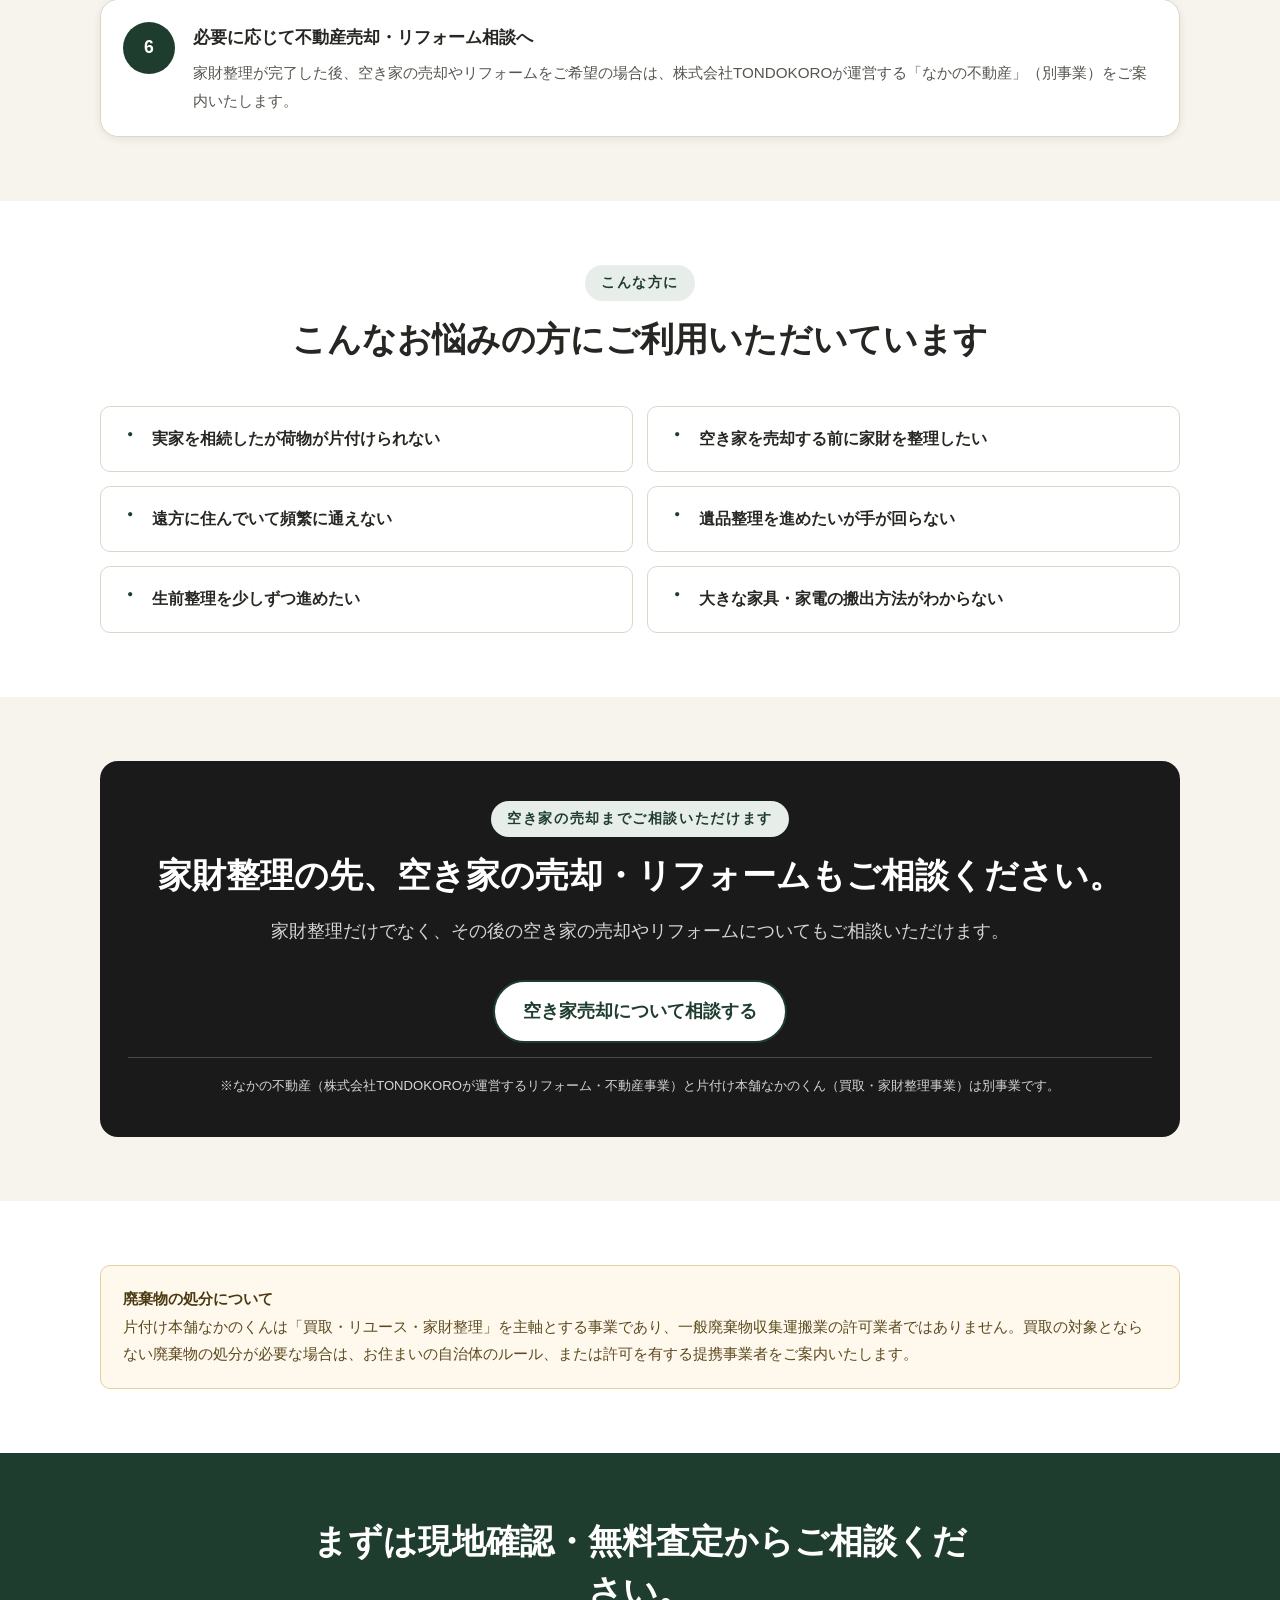
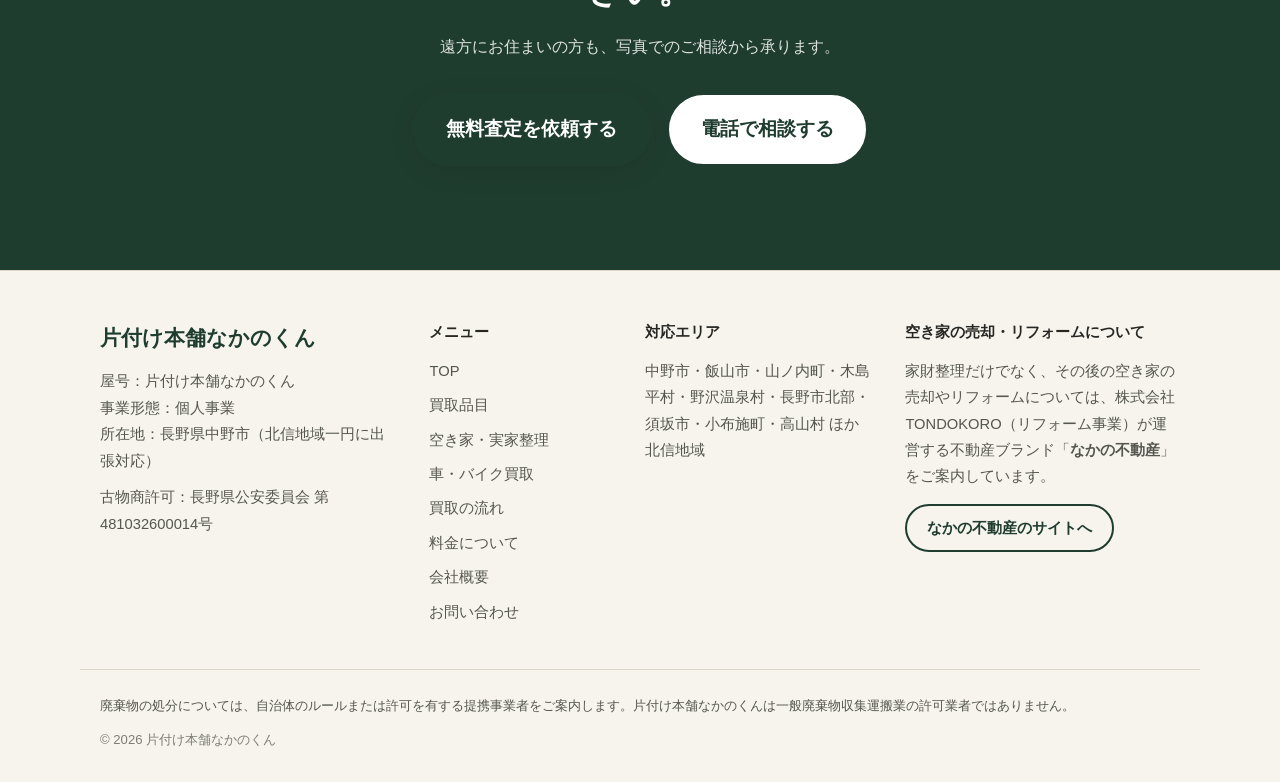
==== commit c32616c5: "電話番号をなかの不動産の番号に変更" ====
--- a/akiya.html
+++ b/akiya.html
@@ -35,9 +35,9 @@
       <span class="logo-main">片付け本舗なかのくん</span>
       <span class="logo-sub">片付け・家財整理・空き家整理・出張買取</span>
     </a>
-    <a class="header-tel" href="tel:0269000000">
+    <a class="header-tel" href="tel:05058965839">
       <span class="tel-icon" aria-hidden="true">📞</span>
-      <span class="tel-text"><span class="tel-label">お電話でのご相談</span><span class="tel-number">0269-00-0000</span></span>
+      <span class="tel-text"><span class="tel-label">お電話でのご相談</span><span class="tel-number">050-5896-5839</span></span>
     </a>
     <button class="nav-toggle" aria-label="メニューを開く" aria-expanded="false" aria-controls="siteNav">
       <span></span><span></span><span></span>
@@ -184,7 +184,7 @@
       <p class="section-lead">遠方にお住まいの方も、写真でのご相談から承ります。</p>
       <div class="btn-group" style="justify-content:center">
         <a href="contact.html" class="btn btn-primary btn-lg">無料査定を依頼する</a>
-        <a href="tel:0269000000" class="btn btn-secondary btn-lg">電話で相談する</a>
+        <a href="tel:05058965839" class="btn btn-secondary btn-lg">電話で相談する</a>
       </div>
     </div>
   </section>
@@ -230,7 +230,7 @@
 </footer>
 
 <div class="fixed-cta">
-  <a href="tel:0269000000" class="fixed-cta-btn fixed-cta-tel"><span aria-hidden="true">📞</span>電話で相談</a>
+  <a href="tel:05058965839" class="fixed-cta-btn fixed-cta-tel"><span aria-hidden="true">📞</span>電話で相談</a>
   <a href="contact.html" class="fixed-cta-btn fixed-cta-form"><span aria-hidden="true">📝</span>無料査定を依頼</a>
 </div>
 
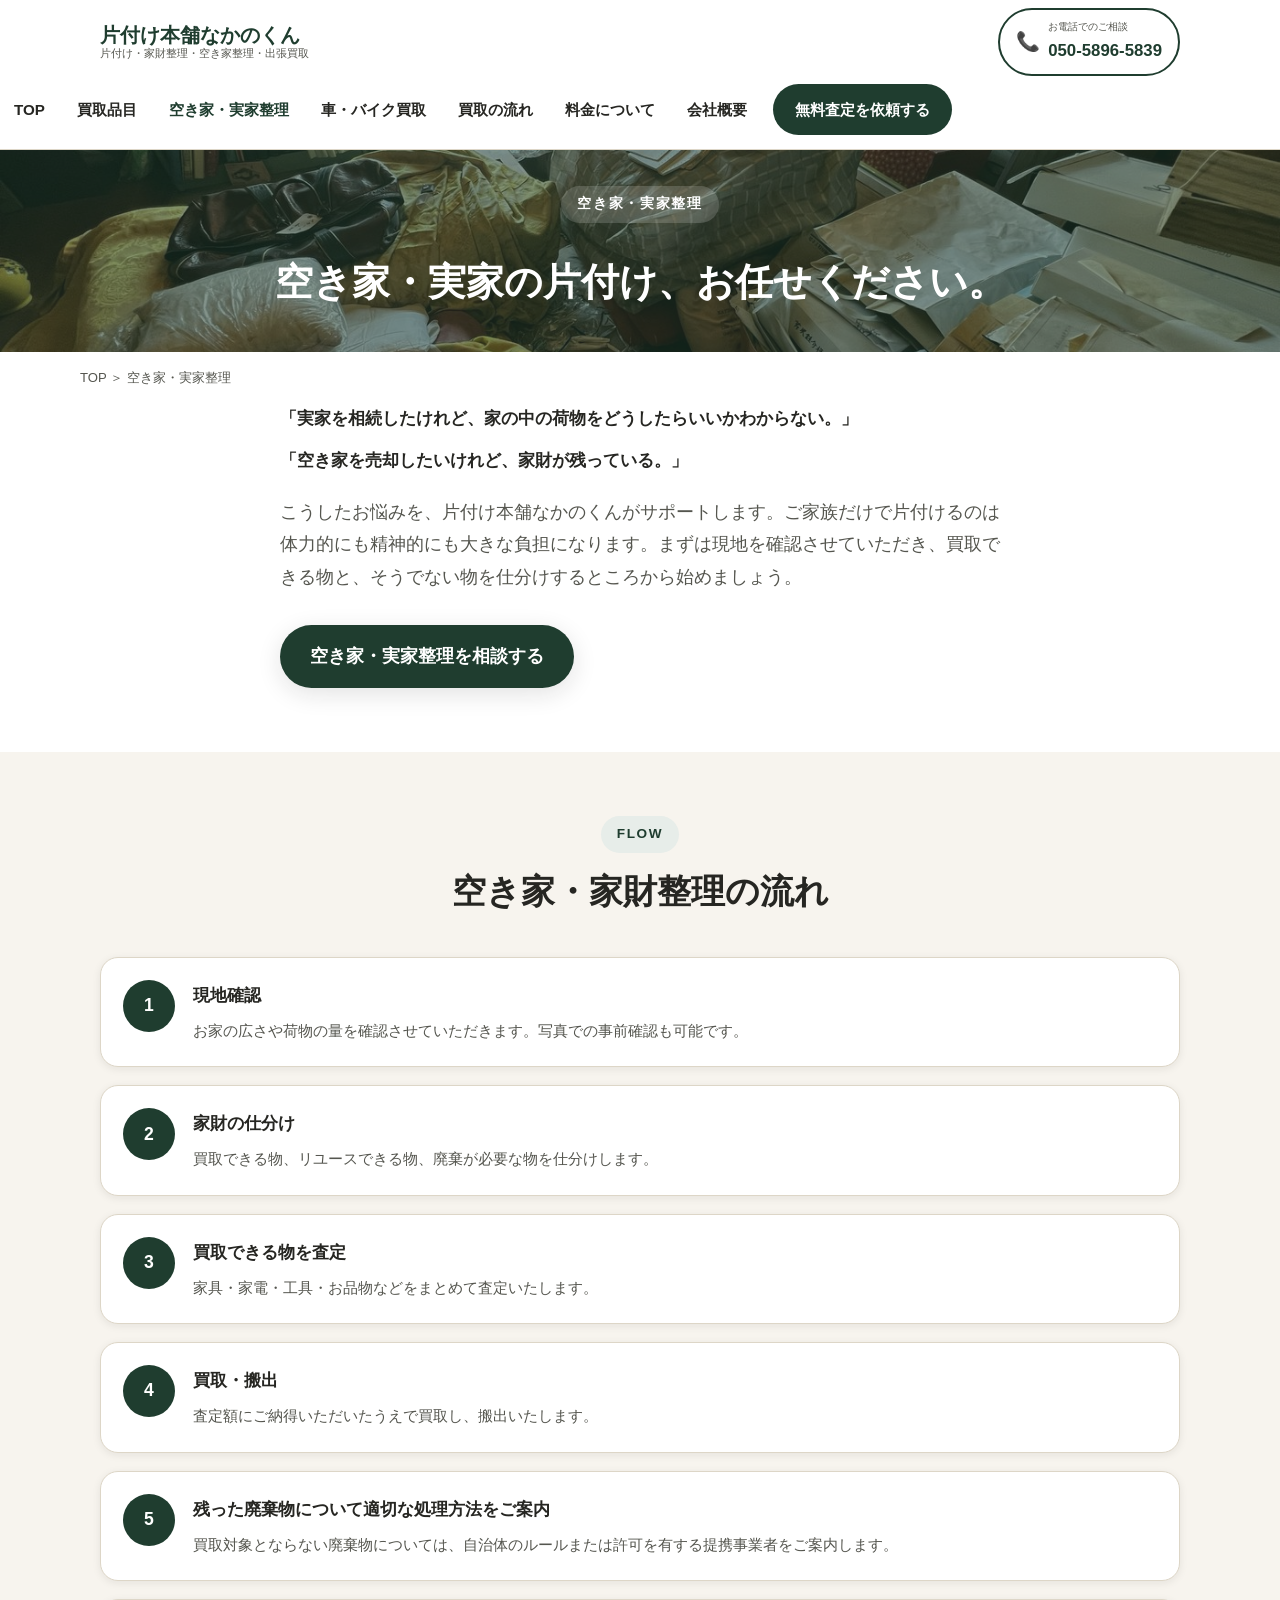
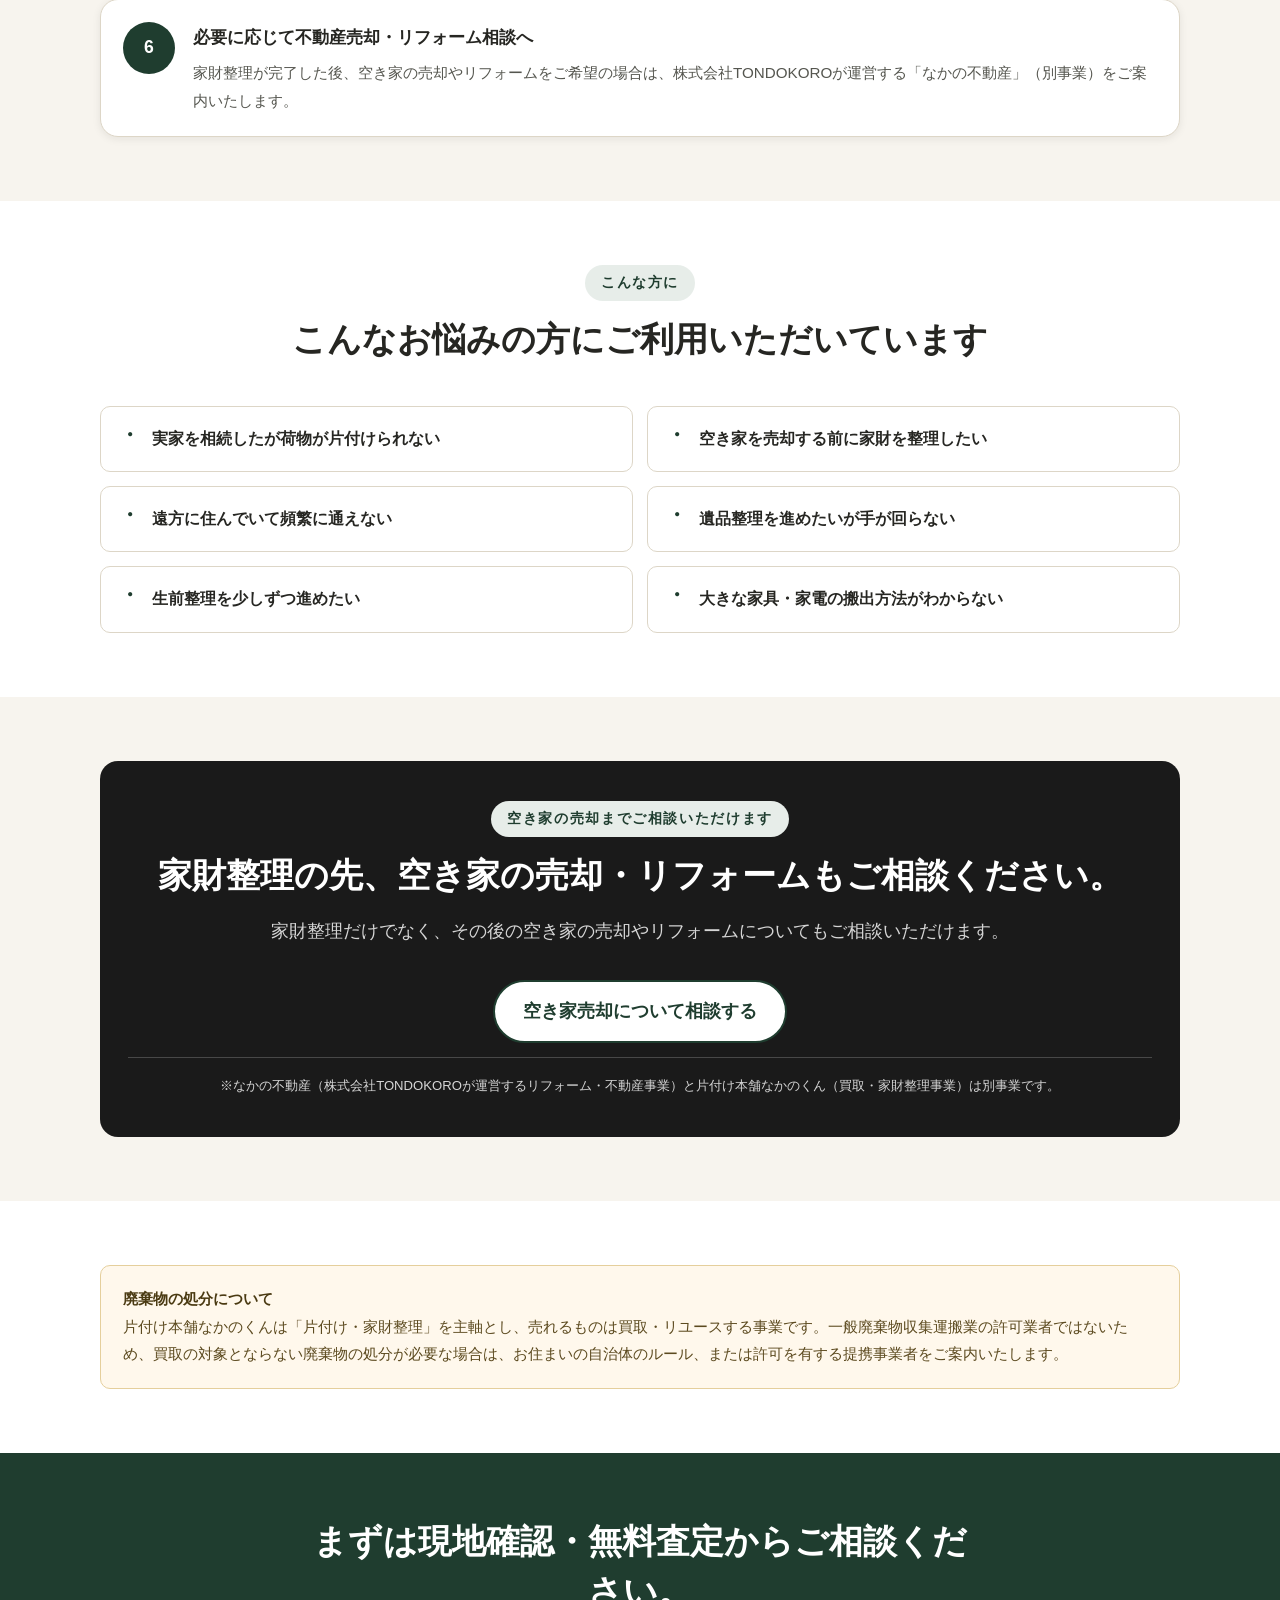
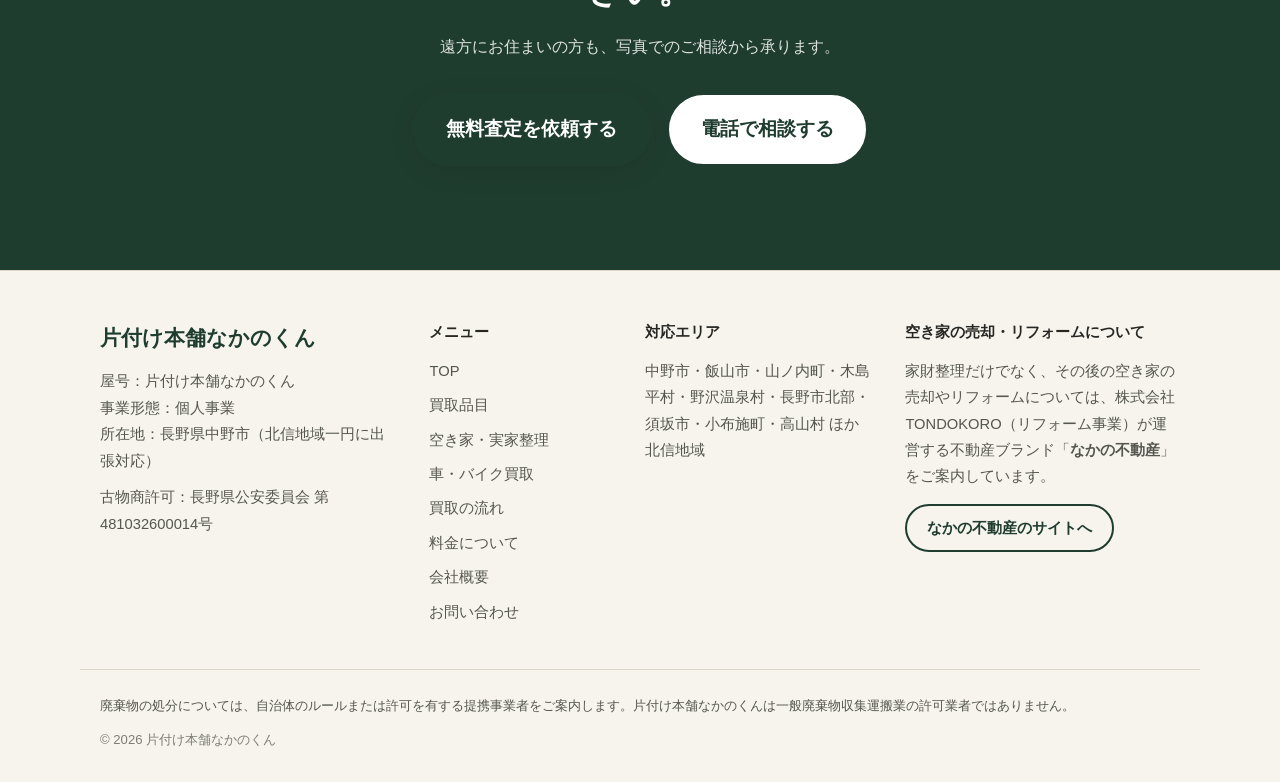
==== commit 23d5074f: "「片付けもお手伝い」の訴求を強化 買取品目ページに、買取対象外の物も片付け・家財整理として搬出サポート する旨を追加。サイト共通の廃棄物注意書きも「片付け・家財整理が主軸、 売れる物は買取・リユース」" ====
--- a/akiya.html
+++ b/akiya.html
@@ -162,7 +162,7 @@
         <h2 class="section-title">家財整理の先、空き家の売却・リフォームもご相談ください。</h2>
         <p>家財整理だけでなく、その後の空き家の売却やリフォームについてもご相談いただけます。</p>
         <div class="btn-group" style="justify-content:center">
-          <a href="https://example-tondokoro.co.jp" target="_blank" rel="noopener" class="btn btn-secondary">空き家売却について相談する</a>
+          <a href="https://tondokoro-fudousan.site/" target="_blank" rel="noopener" class="btn btn-secondary">空き家売却について相談する</a>
         </div>
         <p class="realty-divider">※なかの不動産（株式会社TONDOKOROが運営するリフォーム・不動産事業）と片付け本舗なかのくん（買取・家財整理事業）は別事業です。</p>
       </div>
@@ -173,7 +173,7 @@
     <div class="container">
       <div class="notice-box">
         <strong>廃棄物の処分について</strong><br>
-        片付け本舗なかのくんは「買取・リユース・家財整理」を主軸とする事業であり、一般廃棄物収集運搬業の許可業者ではありません。買取の対象とならない廃棄物の処分が必要な場合は、お住まいの自治体のルール、または許可を有する提携事業者をご案内いたします。
+        片付け本舗なかのくんは「片付け・家財整理」を主軸とし、売れるものは買取・リユースする事業です。一般廃棄物収集運搬業の許可業者ではないため、買取の対象とならない廃棄物の処分が必要な場合は、お住まいの自治体のルール、または許可を有する提携事業者をご案内いたします。
       </div>
     </div>
   </section>
@@ -220,7 +220,7 @@
     <div class="footer-partner">
       <p class="footer-heading">空き家の売却・リフォームについて</p>
       <p>家財整理だけでなく、その後の空き家の売却やリフォームについては、株式会社TONDOKORO（リフォーム事業）が運営する不動産ブランド「<strong>なかの不動産</strong>」をご案内しています。</p>
-      <a href="https://example-tondokoro.co.jp" class="btn btn-outline" target="_blank" rel="noopener">なかの不動産のサイトへ</a>
+      <a href="https://tondokoro-fudousan.site/" class="btn btn-outline" target="_blank" rel="noopener">なかの不動産のサイトへ</a>
     </div>
   </div>
   <div class="footer-bottom container">
